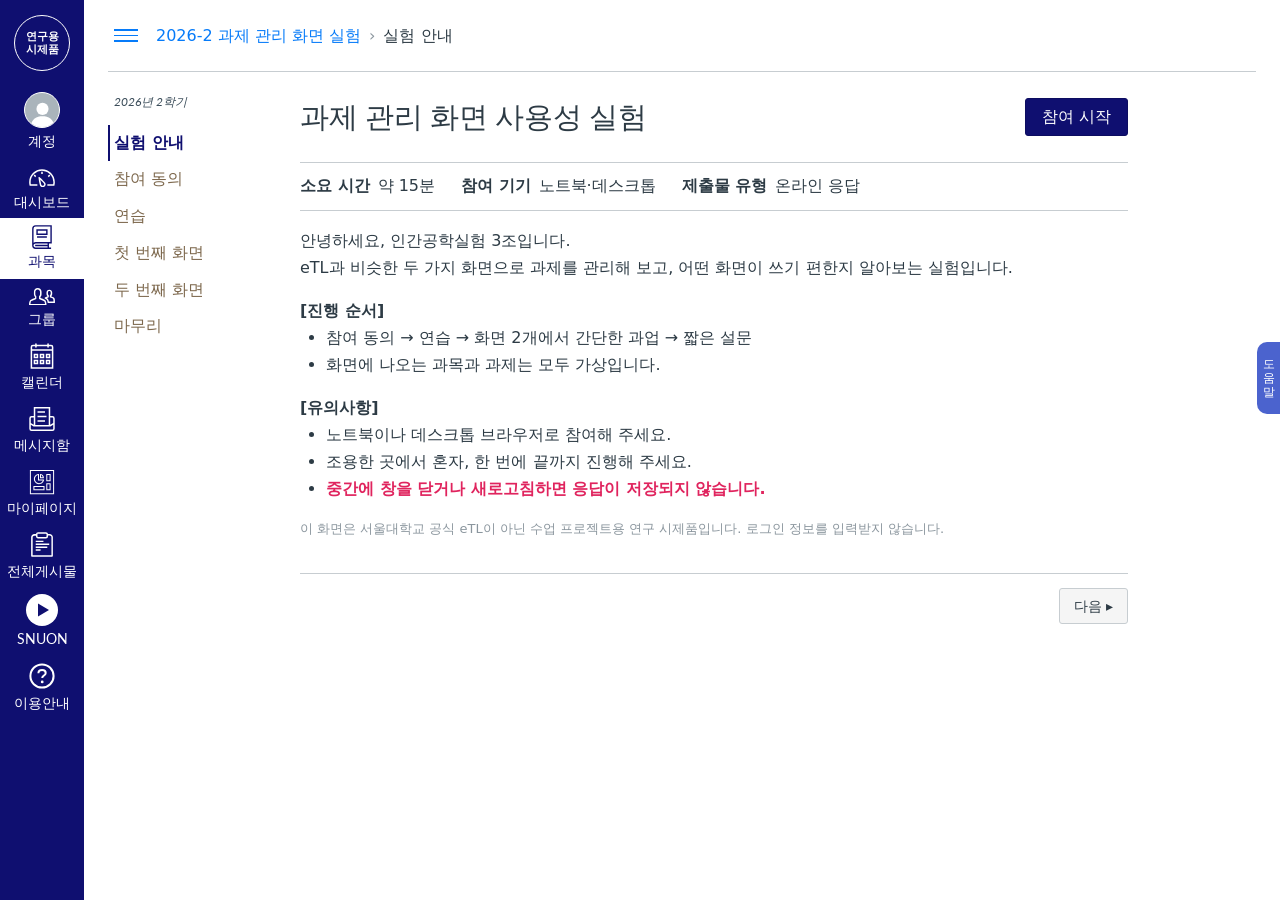
==== study.html @ 347621db "Add course project study prototype Co-Authored-By: Claude Opus 5.5 <noreply@anthropic.com>" ====
<!doctype html>
<html lang="ko">
<head>
<meta charset="utf-8">
<meta name="viewport" content="width=device-width, initial-scale=1">
<meta name="robots" content="noindex,nofollow">
<title>과제 관리 화면 실험 · 연구용 시제품</title>
<link rel="preconnect" href="https://fonts.googleapis.com">
<link rel="preconnect" href="https://fonts.gstatic.com" crossorigin>
<link href="https://fonts.googleapis.com/css2?family=Lato:wght@400;700&display=swap" rel="stylesheet">
<link rel="stylesheet" href="css/study.css">
<link rel="stylesheet" href="css/study-shell.css">
</head>
<body>
<iframe id="etl" title="실험 화면"></iframe>
<section id="dock" class="dock" aria-label="과업 안내와 답 입력"></section>
<div id="cover" class="cover"></div>
<main id="page" class="page" hidden></main>
<script src="js/data.js"></script>
<script src="js/content.js"></script>
<script src="js/config.js"></script>
<script src="js/icons.js"></script>
<script src="js/study.js"></script>
</body>
</html>
---- css/study.css ----
:root {
  --ink: #2d3b45;
  --muted: #5f6b76;
  --line: #c7cdd1;
  --soft: #f5f5f5;
  --navy: #0f0f70;
  --font: Pretendard, -apple-system, BlinkMacSystemFont, system-ui, Roboto, "Helvetica Neue", "Segoe UI", "Apple SD Gothic Neo", "Noto Sans KR", "Malgun Gothic", sans-serif;
}
* { box-sizing: border-box; }
html, body { height: 100%; margin: 0; }
body { display: flex; flex-direction: column; overflow: hidden; background: #fff; color: var(--ink); font: 400 14px/20px var(--font); }
button, select, input { font: inherit; color: inherit; }

#etl { flex: 1 1 auto; min-height: 0; width: 100%; border: 0; display: block; }

.dock { flex: none; background: #fff; border-top: 2px solid var(--navy); box-shadow: 0 -4px 14px rgba(15, 23, 42, .12); }
.dock:empty { display: none; }
.dock__head { display: flex; align-items: center; gap: 12px; padding: 10px 24px; }
.dock__step { flex: none; padding: 2px 10px; border-radius: 3px; background: var(--navy); color: #fff; font-weight: 700; font-size: 13px; }
.dock__ask { flex: 1; min-width: 0; font-weight: 700; font-size: 15px; line-height: 22px; }
.dock__fold { flex: none; padding: 5px 10px; background: none; border: 1px solid var(--line); border-radius: 4px; color: var(--muted); font-size: 13px; cursor: pointer; }
.dock__submit { flex: none; min-width: 92px; padding: 7px 18px; background: var(--navy); border: 1px solid var(--navy); border-radius: 4px; color: #fff; font-weight: 700; cursor: pointer; }
.dock__submit:disabled { background: #c6ccd3; border-color: #c6ccd3; cursor: not-allowed; }
.dock__body { padding: 0 24px 14px; }
.dock.is-folded .dock__body { display: none; }

.t1 { display: grid; grid-template-columns: repeat(3, minmax(0, 1fr)); gap: 4px 16px; }
.t1__col h3 { margin: 0 0 3px; color: var(--muted); font-size: 12px; font-weight: 700; }
.pick { display: flex; align-items: center; gap: 7px; padding: 3px 8px; border: 1px solid transparent; border-radius: 4px; cursor: pointer; }
.pick:hover { background: var(--soft); }
.pick:has(input:checked) { background: #e8ecf8; border-color: var(--navy); font-weight: 700; }
.pick input { margin: 0; accent-color: var(--navy); }

.t2 { display: grid; gap: 7px; }
.t2__row { display: flex; align-items: center; gap: 8px; flex-wrap: wrap; }
.t2__row > b { flex: none; width: 66px; font-size: 13px; color: var(--muted); }
.t2__row .pick { border-color: var(--line); }
.t2__row .pick:has(input:checked) { border-color: var(--navy); }

.t3 { display: grid; grid-template-columns: repeat(3, minmax(0, 1fr)); gap: 16px; }
.t3 label { display: block; }
.t3 b { display: block; overflow: hidden; white-space: nowrap; text-overflow: ellipsis; }
.t3 small { display: block; margin-bottom: 4px; color: var(--muted); font-size: 12px; }
.t3 select { width: 100%; padding: 6px 8px; background: #fff; border: 1px solid var(--line); border-radius: 4px; }

.cover { position: fixed; inset: 0; z-index: 10; display: none; align-items: center; justify-content: center; padding: 16px; background: rgba(0, 0, 0, .5); }
.cover.is-on { display: flex; }
.card { width: min(600px, 100%); max-height: calc(100vh - 32px); overflow: auto; padding: 0; background: #fff; border-radius: 3px; box-shadow: 0 8px 28px rgba(0, 0, 0, .3); }
.card__bar { padding: 13px 20px; background: var(--soft); border-bottom: .8px solid var(--line); font-weight: 700; font-size: 16px; line-height: 22px; }
.card__in { padding: 20px; }
.card__foot { display: flex; justify-content: flex-end; padding: 11px 20px; background: var(--soft); border-top: .8px solid var(--line); }
.card h2 { margin: 0 0 12px; font-size: 18px; font-weight: 400; line-height: 28px; }
.card p { margin: 0; font-size: 15px; line-height: 24px; }
.card .note { color: var(--muted); font-size: 13px; line-height: 20px; }
.card__go { height: 37.6px; padding: 0 16px; background: var(--navy); border: .8px solid #0d0d60; border-radius: 3px; color: #fff; font-size: 15px; cursor: pointer; }
.card table { width: 100%; margin-top: 8px; border-collapse: collapse; font-size: 13px; }
.card th, .card td { padding: 6px 8px; border-bottom: 1px solid var(--line); text-align: left; vertical-align: top; }
.card th { width: 64px; color: var(--muted); }

.page { position: fixed; inset: 0; z-index: 8; overflow-y: auto; padding: 32px 16px 56px; background: var(--soft); }
.page[hidden] { display: none; }
.sheet { width: min(760px, 100%); margin: 0 auto; padding: 32px 36px; background: #fff; border: 1px solid var(--line); border-radius: 8px; }
.sheet__eyebrow { margin: 0 0 6px; color: var(--navy); font-size: 13px; font-weight: 700; }
.sheet h1 { margin: 0 0 14px; font-size: 24px; line-height: 34px; }
.sheet h2 { margin: 22px 0 8px; font-size: 16px; line-height: 24px; }
.sheet p, .sheet li { font-size: 15px; line-height: 25px; }
.sheet p { margin: 0 0 10px; }
.sheet ul { margin: 0 0 12px; padding-left: 20px; }
.sheet .note { color: var(--muted); font-size: 13px; line-height: 20px; }
.sheet__next { display: block; width: 100%; margin-top: 20px; padding: 11px; background: var(--navy); border: 0; border-radius: 4px; color: #fff; font-size: 15px; font-weight: 700; cursor: pointer; }
.err { margin: 14px 0 0 !important; color: #b42318; font-size: 14px !important; font-weight: 700; }
.err[hidden] { display: none; }

.q { display: block; margin: 0 0 16px; padding: 12px 14px; border: 1px solid var(--line); border-radius: 6px; min-width: 0; }
.q.is-missing { border-color: #b42318; background: #fef3f2; }
.q legend, .q__title { display: block; padding: 0; font-size: 15px; font-weight: 700; line-height: 23px; }
.q legend { float: left; width: 100%; margin-bottom: 8px; }
.q legend + * { clear: both; }
.q__desc { display: block; margin-bottom: 8px; color: var(--muted); font-size: 13px; line-height: 19px; font-weight: 400; }
.q textarea { display: block; width: 100%; min-height: 84px; margin-top: 8px; padding: 8px 10px; border: 1px solid var(--line); border-radius: 4px; font: inherit; resize: vertical; }
.opts { display: grid; gap: 2px; }

.scale { display: grid; grid-template-columns: repeat(var(--n), minmax(0, 1fr)); gap: 3px; }
.cell { position: relative; display: block; cursor: pointer; }
.cell input { position: absolute; inset: 0; margin: 0; opacity: 0; cursor: pointer; }
.cell span { display: flex; align-items: center; justify-content: center; height: 34px; border: 1px solid var(--line); border-radius: 3px; background: #fff; font-size: 14px; }
.cell:hover span { background: var(--soft); }
.cell input:focus-visible + span { outline: 2px solid var(--navy); outline-offset: 1px; }
.cell input:checked + span { background: var(--navy); border-color: var(--navy); color: #fff; font-weight: 700; }
.scale--tlx { gap: 1px; }
.scale--tlx .cell span { height: 28px; border-radius: 1px; }
.anchors { display: flex; justify-content: space-between; margin-top: 4px; color: var(--muted); font-size: 12px; line-height: 18px; }

.qa { position: fixed; top: 8px; right: 8px; z-index: 30; padding: 6px 12px; background: #111827; border: 0; border-radius: 999px; color: #fff; font-size: 12px; font-weight: 700; cursor: pointer; opacity: .85; }
.summary { width: 100%; margin-top: 8px; border-collapse: collapse; font-size: 13px; }
.summary th, .summary td { padding: 6px 8px; border-bottom: 1px solid var(--line); text-align: left; }
---- css/study-shell.css ----
/* 실험 안내·설문 화면을 eTL 과목 화면과 같은 틀로 보여 주는 스타일. 값은 etl.css(실제 eTL 측정값)와 같아요. */
.page.page--etl { padding: 0; background: #fff; }
.xp {
  --e-navy: #0f0f70;
  --e-ink: #2d3b45;
  --e-ink2: #394b58;
  --e-muted: #8b969e;
  --e-line: #c7cdd1;
  --e-link: #067bf9;
  --e-lato: "Lato Extended", Lato, "Helvetica Neue", Helvetica, Arial, sans-serif;
  --e-kr: Pretendard, -apple-system, BlinkMacSystemFont, system-ui, Roboto, "Helvetica Neue", "Segoe UI", "Apple SD Gothic Neo", "Noto Sans KR", "Malgun Gothic", sans-serif;
  min-width: 1100px; min-height: 100%; color: var(--e-ink); font: 400 16px/24px var(--e-kr);
}
.xp a { color: inherit; text-decoration: none; }
.xp button { font: inherit; color: inherit; background: none; border: 0; padding: 0; cursor: pointer; }

.xp-nav { position: fixed; inset: 0 auto 0 0; width: 84px; z-index: 9; display: flex; flex-direction: column; overflow-y: auto; scrollbar-width: none; background: var(--e-navy); -webkit-font-smoothing: antialiased; }
.xp-nav::-webkit-scrollbar { display: none; }
.xp-nav__mark { flex: none; height: 85px; display: flex; align-items: center; justify-content: center; }
.xp-nav__seal { width: 56px; height: 56px; border-radius: 50%; border: 1.2px solid #fff; color: #fff; display: flex; align-items: center; justify-content: center; text-align: center; font: 700 11px/13px var(--e-kr); }
.xp-nav ul { flex: 1 0 auto; list-style: none; margin: 0; padding: 0; }
.xp-nav li > a { position: relative; display: block; height: 100%; color: #fff; text-align: center; }
.xp-nav__icon { position: absolute; left: 0; right: 0; display: flex; justify-content: center; }
.xp-nav__icon svg { width: 26px; height: auto; fill: #fff; display: block; }
.xp-nav__text { position: absolute; left: 0; right: 0; font: 400 14px/19.6px var(--e-lato); }
.xp-nav li.on > a { background: #fff; color: var(--e-navy); }
.xp-nav li.on .xp-nav__icon svg { fill: var(--e-navy); }
.xp-nav li.on .xp-nav__text { font-family: var(--e-kr); }
.xp-nav__avatar { width: 36px; height: 36px; border-radius: 50%; border: 1.6px solid #fff; background: #aab4bb; display: flex; align-items: flex-end; justify-content: center; overflow: hidden; }
.xp-nav__icon .xp-nav__avatar svg { width: 29px; height: 29px; fill: #fff; }

.xp-main { margin-left: 84px; min-height: 100vh; }
.xp-crumbs { height: 72px; margin: 0 24px; display: flex; align-items: center; gap: 8px; border-bottom: .8px solid var(--e-line); white-space: nowrap; overflow: hidden; }
.xp-crumbs a { color: var(--e-link) !important; }
.xp-crumbs i { font-style: normal; color: var(--e-muted); }
.xp-crumbs__bars { flex: none; width: 36px; height: 30px; margin-right: 4px; display: flex; flex-direction: column; justify-content: center; gap: 4px; padding: 0 6px; }
.xp-crumbs__bars b { display: block; height: 1.6px; background: var(--e-link); }
.xp-body { display: flex; align-items: flex-start; }
.xp-menu { flex: 0 0 192px; padding: 20px 12px 30px 24px; }
.xp-menu__term { height: 32.5px; padding-left: 6px; color: var(--e-ink2); font: italic 400 12px/20px var(--e-lato); }
.xp-menu ul { list-style: none; margin: 0; padding: 0; }
.xp-menu li { height: 36.8px; padding: 8px 0 8px 4px; border-left: 2px solid transparent; color: var(--e-navy); font: 400 16px/20.8px var(--e-kr); }
.xp-menu li.on { border-left-color: var(--e-navy); font-weight: 700; }
.xp-menu li.later { color: rgb(125, 104, 77); }
.xp-content { flex: 1; min-width: 0; padding: 24px 24px 72px; }

.xp-cols { display: flex; align-items: flex-start; gap: 28px; }
.xp-wrap { flex: 1; min-width: 0; max-width: 828px; }
.xp-rule { margin-top: 18px; border-top: .8px solid var(--e-line); }

/* 동의서 */
.xp-terms { display: grid; grid-template-columns: 96px 1fr; margin: 0 0 22px; border-top: .8px solid var(--e-line); font-size: 15px; line-height: 24px; }
.xp-terms dt, .xp-terms dd { margin: 0; padding: 9px 0; border-bottom: .8px solid var(--e-line); }
.xp-terms dt { font-weight: 700; }

/* eTL 퀴즈 문항 */
.xf { counter-reset: xq; }
.xf__intro { margin: 0 0 16px !important; }
.xq { counter-increment: xq; margin: 0 0 16px; background: #fff; border: .8px solid var(--e-line); border-radius: 3px; }
.xq.is-missing { border-color: #b42318; box-shadow: 0 0 0 1px #b42318; }
.xq__head { display: flex; align-items: center; justify-content: space-between; height: 40px; padding: 0 14px; background: #f5f5f5; border-bottom: .8px solid var(--e-line); font-size: 14px; line-height: 20px; }
.xq__head span { color: #5f6b76; font-size: 12px; }
.xq__no::after { content: " " counter(xq); }
.xq__body { padding: 14px; }
.xp-desc .xq__title { margin: 0 0 8px; font-size: 15px; line-height: 23px; }
.xp-desc .xq__desc { margin: -4px 0 8px; color: #5f6b76; font-size: 13px; line-height: 19px; }
.xq .opts { gap: 0; border-top: .8px solid #e4e7e9; }
.xq .opts .pick { padding: 7px 8px; border: 0; border-bottom: .8px solid #e4e7e9; border-radius: 0; }
.xq__line { display: block; width: 100%; height: 38px; padding: 0 10px; background: #fff; border: .8px solid var(--e-line); border-radius: 3px; font: 400 15px/20px var(--e-kr); color: var(--e-ink); }

/* 오른쪽 문제 목록 */
.xp-side { flex: 0 0 136px; position: sticky; top: 16px; }
.xp-side h3 { margin: 2px 0 8px; padding-bottom: 8px; border-bottom: .8px solid var(--e-line); font: 700 16px/22px var(--e-kr); }
.xp-side ol { list-style: none; margin: 0; padding: 0; max-height: calc(100vh - 88px); overflow-y: auto; }
.xp .xp-side button { display: flex; align-items: center; gap: 7px; padding: 3px 0; color: var(--e-link); font-size: 14px; line-height: 20px; }
.xp-side button::before { content: "?"; flex: none; width: 16px; height: 16px; border-radius: 50%; background: #c7cdd1; color: #fff; font: 700 11px/16px var(--e-kr); text-align: center; }
.xp-side li.done button::before { content: "✓"; background: #0b874b; }
.xp-head { display: flex; justify-content: space-between; align-items: flex-start; gap: 20px; margin-top: 2px; }
.xp-head h1 { margin: 0; font: 400 28.8px/37.44px var(--e-lato); }
.xp .xp-btn { flex: none; height: 37.6px; padding: 0 16px; background: var(--e-navy); border: .8px solid #0d0d60; border-radius: 3px; color: #fff; font: 400 16px/20px var(--e-kr); }
.xp .xp-btn--gray { height: 36px; padding: 0 14px; background: #f5f5f5; border: .8px solid var(--e-line); border-radius: 3px; color: var(--e-ink); font: 400 14px/20px var(--e-kr); }
.xp-over { list-style: none; display: flex; gap: 26px; align-items: center; height: 49.6px; margin: 26px 0 0; padding: 0; border-top: .8px solid var(--e-line); border-bottom: .8px solid var(--e-line); }
.xp-over b { margin-right: 8px; font-weight: 700; }
.xp-desc { margin-top: 18px; }
.xp-desc p { margin: 0 0 3px; }
.xp-desc ul { margin: 0 0 3px; padding-left: 26px; }
.xp-desc li { margin: 0 0 3px; }
.xp-desc .hl { color: #e0245e; font-weight: 700; }
.xp-desc .gap { height: 16px; }
.xp-desc .fine { margin-top: 18px; color: var(--e-muted); font-size: 13px; line-height: 20px; }
.xp-foot { display: flex; justify-content: flex-end; align-items: center; height: 65px; margin-top: 34px; border-top: .8px solid var(--e-line); }

.xp-help { position: fixed; right: 0; top: 342px; z-index: 9; width: 23px; height: 72px; display: flex; align-items: center; justify-content: center; text-align: center; border-radius: 10px 0 0 10px; background: #4b63ce; color: #fff; font: 400 12px/14px var(--e-kr); }
.xp-toast { position: fixed; left: 50%; top: 14px; z-index: 20; transform: translateX(-50%); padding: 9px 16px; border-radius: 4px; background: #2d3b45; color: #fff; font: 400 14px/20px var(--e-kr); opacity: 0; pointer-events: none; transition: opacity .15s; }
.xp-toast.show { opacity: 1; }
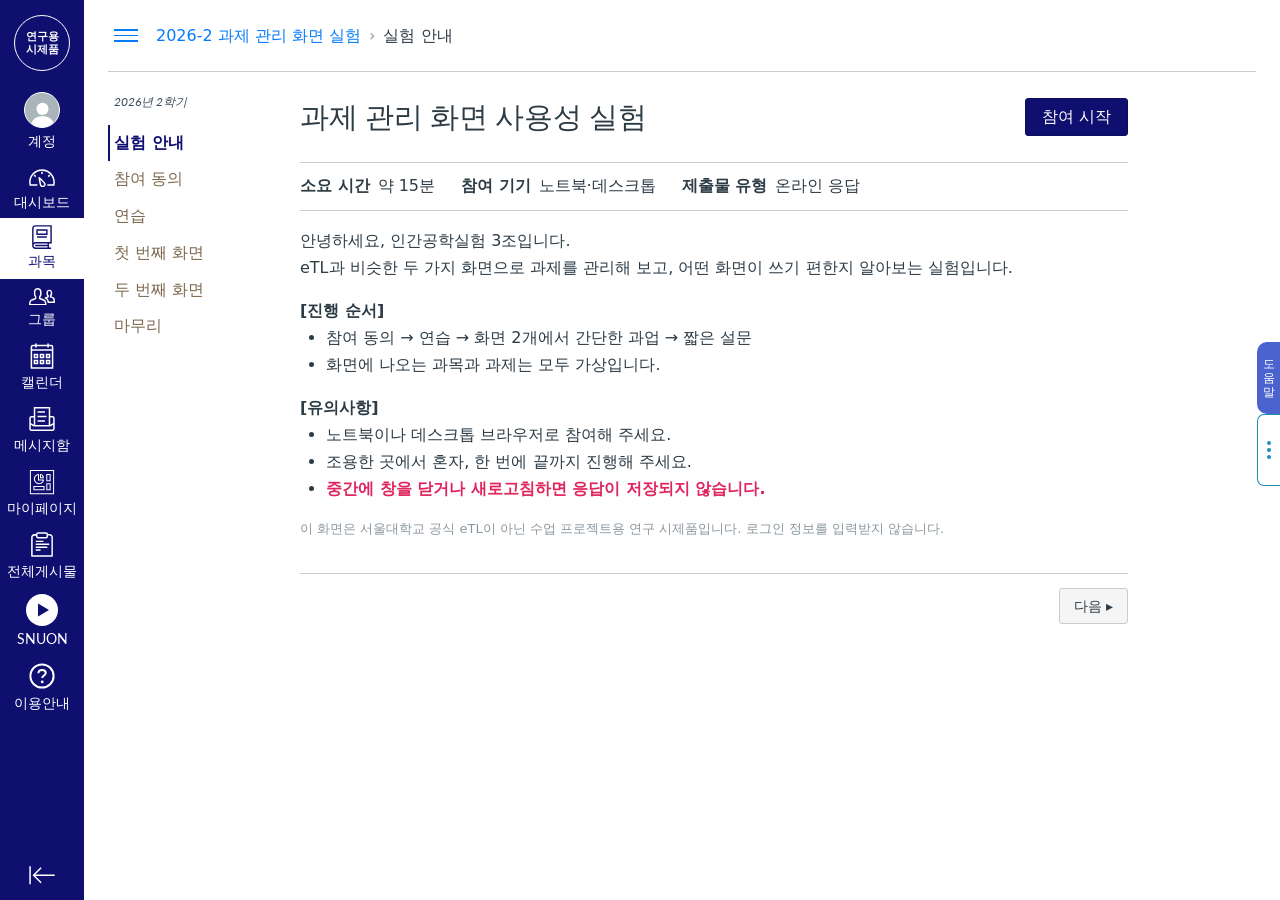
==== commit 8fd9a171: "Version asset URLs so phones load the latest files Co-Authored-By: Claude Opus 5.5 <noreply@anthropi" ====
--- a/study.html
+++ b/study.html
@@ -8,18 +8,18 @@
 <link rel="preconnect" href="https://fonts.googleapis.com">
 <link rel="preconnect" href="https://fonts.gstatic.com" crossorigin>
 <link href="https://fonts.googleapis.com/css2?family=Lato:wght@400;700&display=swap" rel="stylesheet">
-<link rel="stylesheet" href="css/study.css">
-<link rel="stylesheet" href="css/study-shell.css">
+<link rel="stylesheet" href="css/study.css?v=20261121d">
+<link rel="stylesheet" href="css/study-shell.css?v=20261121d">
 </head>
 <body>
 <iframe id="etl" title="실험 화면"></iframe>
 <section id="dock" class="dock" aria-label="과업 안내와 답 입력"></section>
 <div id="cover" class="cover"></div>
 <main id="page" class="page" hidden></main>
-<script src="js/data.js"></script>
-<script src="js/content.js"></script>
-<script src="js/config.js"></script>
-<script src="js/icons.js"></script>
-<script src="js/study.js"></script>
+<script src="js/data.js?v=20261121d"></script>
+<script src="js/content.js?v=20261121d"></script>
+<script src="js/config.js?v=20261121d"></script>
+<script src="js/icons.js?v=20261121d"></script>
+<script src="js/study.js?v=20261121d"></script>
 </body>
 </html>
--- a/css/study-shell.css
+++ b/css/study-shell.css
@@ -11,6 +11,34 @@
   --e-kr: Pretendard, -apple-system, BlinkMacSystemFont, system-ui, Roboto, "Helvetica Neue", "Segoe UI", "Apple SD Gothic Neo", "Noto Sans KR", "Malgun Gothic", sans-serif;
   min-width: 1100px; min-height: 100%; color: var(--e-ink); font: 400 16px/24px var(--e-kr);
 }
+/* 휴대폰 안내 화면: eTL의 남색 메뉴와 과목 경로를 모바일 폭에 맞게 옮겼어요. */
+.xm {
+  --e-navy: #0f0f70;
+  --e-ink: #2d3b45;
+  --e-muted: #8b969e;
+  --e-line: #c7cdd1;
+  --e-link: #067bf9;
+  --e-lato: "Lato Extended", Lato, "Helvetica Neue", Helvetica, Arial, sans-serif;
+  --e-kr: Pretendard, -apple-system, BlinkMacSystemFont, system-ui, Roboto, "Helvetica Neue", "Segoe UI", "Apple SD Gothic Neo", "Noto Sans KR", "Malgun Gothic", sans-serif;
+  min-height: 100%; color: var(--e-ink); font: 400 16px/25px var(--e-kr); word-break: keep-all;
+}
+.xm-top { position: sticky; top: 0; z-index: 2; display: flex; align-items: center; gap: 12px; height: 60px; padding: 0 12px 0 8px; background: var(--e-navy); color: #fff; }
+.xm-bars { flex: none; width: 44px; height: 44px; display: flex; flex-direction: column; justify-content: center; gap: 5px; padding: 0 10px; background: none; border: 0; cursor: pointer; }
+.xm-bars b { display: block; height: 2px; background: #fff; }
+.xm-top__title { flex: 1; min-width: 0; overflow: hidden; white-space: nowrap; text-overflow: ellipsis; font-size: 16px; font-weight: 700; }
+.xm-seal { flex: none; width: 42px; height: 42px; display: flex; align-items: center; justify-content: center; border: 1px solid #fff; border-radius: 50%; text-align: center; font-size: 9px; font-weight: 700; line-height: 11px; }
+.xm-crumbs { display: flex; align-items: center; gap: 7px; height: 48px; margin: 0 16px; border-bottom: .8px solid var(--e-line); font-size: 14px; white-space: nowrap; overflow: hidden; }
+.xm-crumbs a { min-width: 0; overflow: hidden; text-overflow: ellipsis; color: var(--e-link); text-decoration: none; }
+.xm-crumbs i { flex: none; font-style: normal; color: var(--e-muted); }
+.xm-crumbs span { flex: none; }
+.xm-body { padding: 22px 16px calc(32px + env(safe-area-inset-bottom)); }
+.xm-body h1 { margin: 0; font: 400 26px/34px var(--e-lato); }
+.xm-over { list-style: none; margin: 18px 0; padding: 0; border-top: .8px solid var(--e-line); }
+.xm-over li { display: flex; justify-content: space-between; gap: 16px; padding: 10px 0; border-bottom: .8px solid var(--e-line); font-size: 15px; line-height: 22px; }
+.xm-over b { font-weight: 700; }
+.xm-body > p { margin: 0 0 8px; font-size: 15px; line-height: 24px; }
+.xm-body > p.xm-fine { margin: 18px 0 0; color: #5f6b76; font-size: 12.5px; line-height: 19px; }
+.xm .xp-toast { top: 70px; width: max-content; max-width: calc(100vw - 32px); }
 .xp a { color: inherit; text-decoration: none; }
 .xp button { font: inherit; color: inherit; background: none; border: 0; padding: 0; cursor: pointer; }
 
@@ -91,5 +119,9 @@
 .xp-foot { display: flex; justify-content: flex-end; align-items: center; height: 65px; margin-top: 34px; border-top: .8px solid var(--e-line); }
 
 .xp-help { position: fixed; right: 0; top: 342px; z-index: 9; width: 23px; height: 72px; display: flex; align-items: center; justify-content: center; text-align: center; border-radius: 10px 0 0 10px; background: #4b63ce; color: #fff; font: 400 12px/14px var(--e-kr); }
+.xp-help-more { position: fixed; right: 0; top: 414px; z-index: 9; width: 23px; height: 72px; display: flex; flex-direction: column; align-items: center; justify-content: center; gap: 3px; background: #fff; border: 1.5px solid #1b8fb5; border-right: 0; border-radius: 7px 0 0 7px; }
+.xp-help-more i { width: 4px; height: 4px; border-radius: 50%; background: #1b8fb5; }
+.xp-nav__collapse { flex: none; width: 84px; height: 50px; display: flex; align-items: center; justify-content: center; }
+.xp-nav__collapse svg { width: 26px; height: 32px; fill: #fff; transform: scaleX(-1); }
 .xp-toast { position: fixed; left: 50%; top: 14px; z-index: 20; transform: translateX(-50%); padding: 9px 16px; border-radius: 4px; background: #2d3b45; color: #fff; font: 400 14px/20px var(--e-kr); opacity: 0; pointer-events: none; transition: opacity .15s; }
 .xp-toast.show { opacity: 1; }
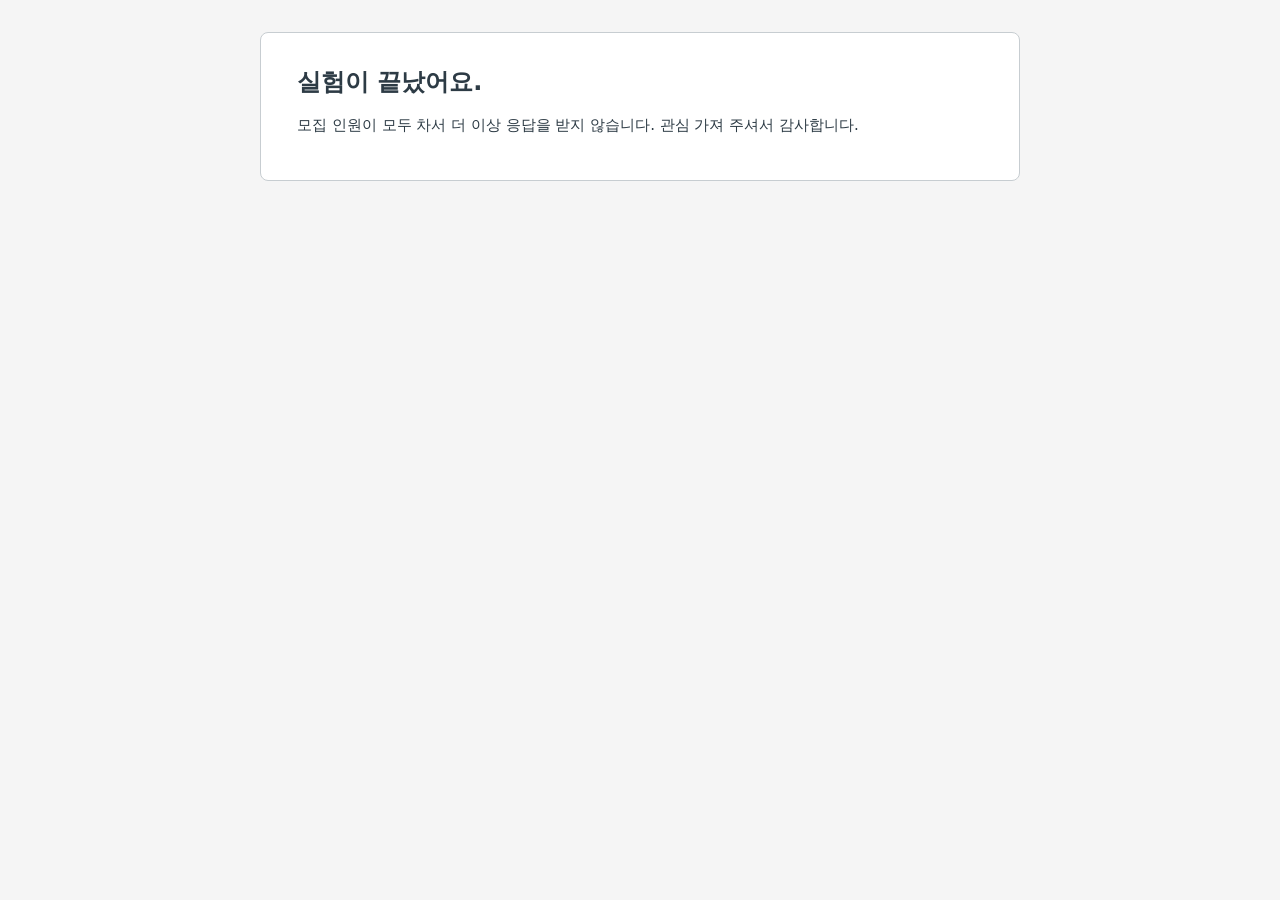
==== commit 3ad9575e: "Close participant link after 24 participants" ====
--- a/study.html
+++ b/study.html
@@ -8,18 +8,18 @@
 <link rel="preconnect" href="https://fonts.googleapis.com">
 <link rel="preconnect" href="https://fonts.gstatic.com" crossorigin>
 <link href="https://fonts.googleapis.com/css2?family=Lato:wght@400;700&display=swap" rel="stylesheet">
-<link rel="stylesheet" href="css/study.css?v=20261121d">
-<link rel="stylesheet" href="css/study-shell.css?v=20261121d">
+<link rel="stylesheet" href="css/study.css?v=20261128a">
+<link rel="stylesheet" href="css/study-shell.css?v=20261128a">
 </head>
 <body>
 <iframe id="etl" title="실험 화면"></iframe>
 <section id="dock" class="dock" aria-label="과업 안내와 답 입력"></section>
 <div id="cover" class="cover"></div>
 <main id="page" class="page" hidden></main>
-<script src="js/data.js?v=20261121d"></script>
-<script src="js/content.js?v=20261121d"></script>
-<script src="js/config.js?v=20261121d"></script>
-<script src="js/icons.js?v=20261121d"></script>
-<script src="js/study.js?v=20261121d"></script>
+<script src="js/data.js?v=20261128a"></script>
+<script src="js/content.js?v=20261128a"></script>
+<script src="js/config.js?v=20261128a"></script>
+<script src="js/icons.js?v=20261128a"></script>
+<script src="js/study.js?v=20261128a"></script>
 </body>
 </html>
--- a/css/study-shell.css
+++ b/css/study-shell.css
@@ -125,3 +125,4 @@
 .xp-nav__collapse svg { width: 26px; height: 32px; fill: #fff; transform: scaleX(-1); }
 .xp-toast { position: fixed; left: 50%; top: 14px; z-index: 20; transform: translateX(-50%); padding: 9px 16px; border-radius: 4px; background: #2d3b45; color: #fff; font: 400 14px/20px var(--e-kr); opacity: 0; pointer-events: none; transition: opacity .15s; }
 .xp-toast.show { opacity: 1; }
+.debrief-key { color: #b42318 !important; }
